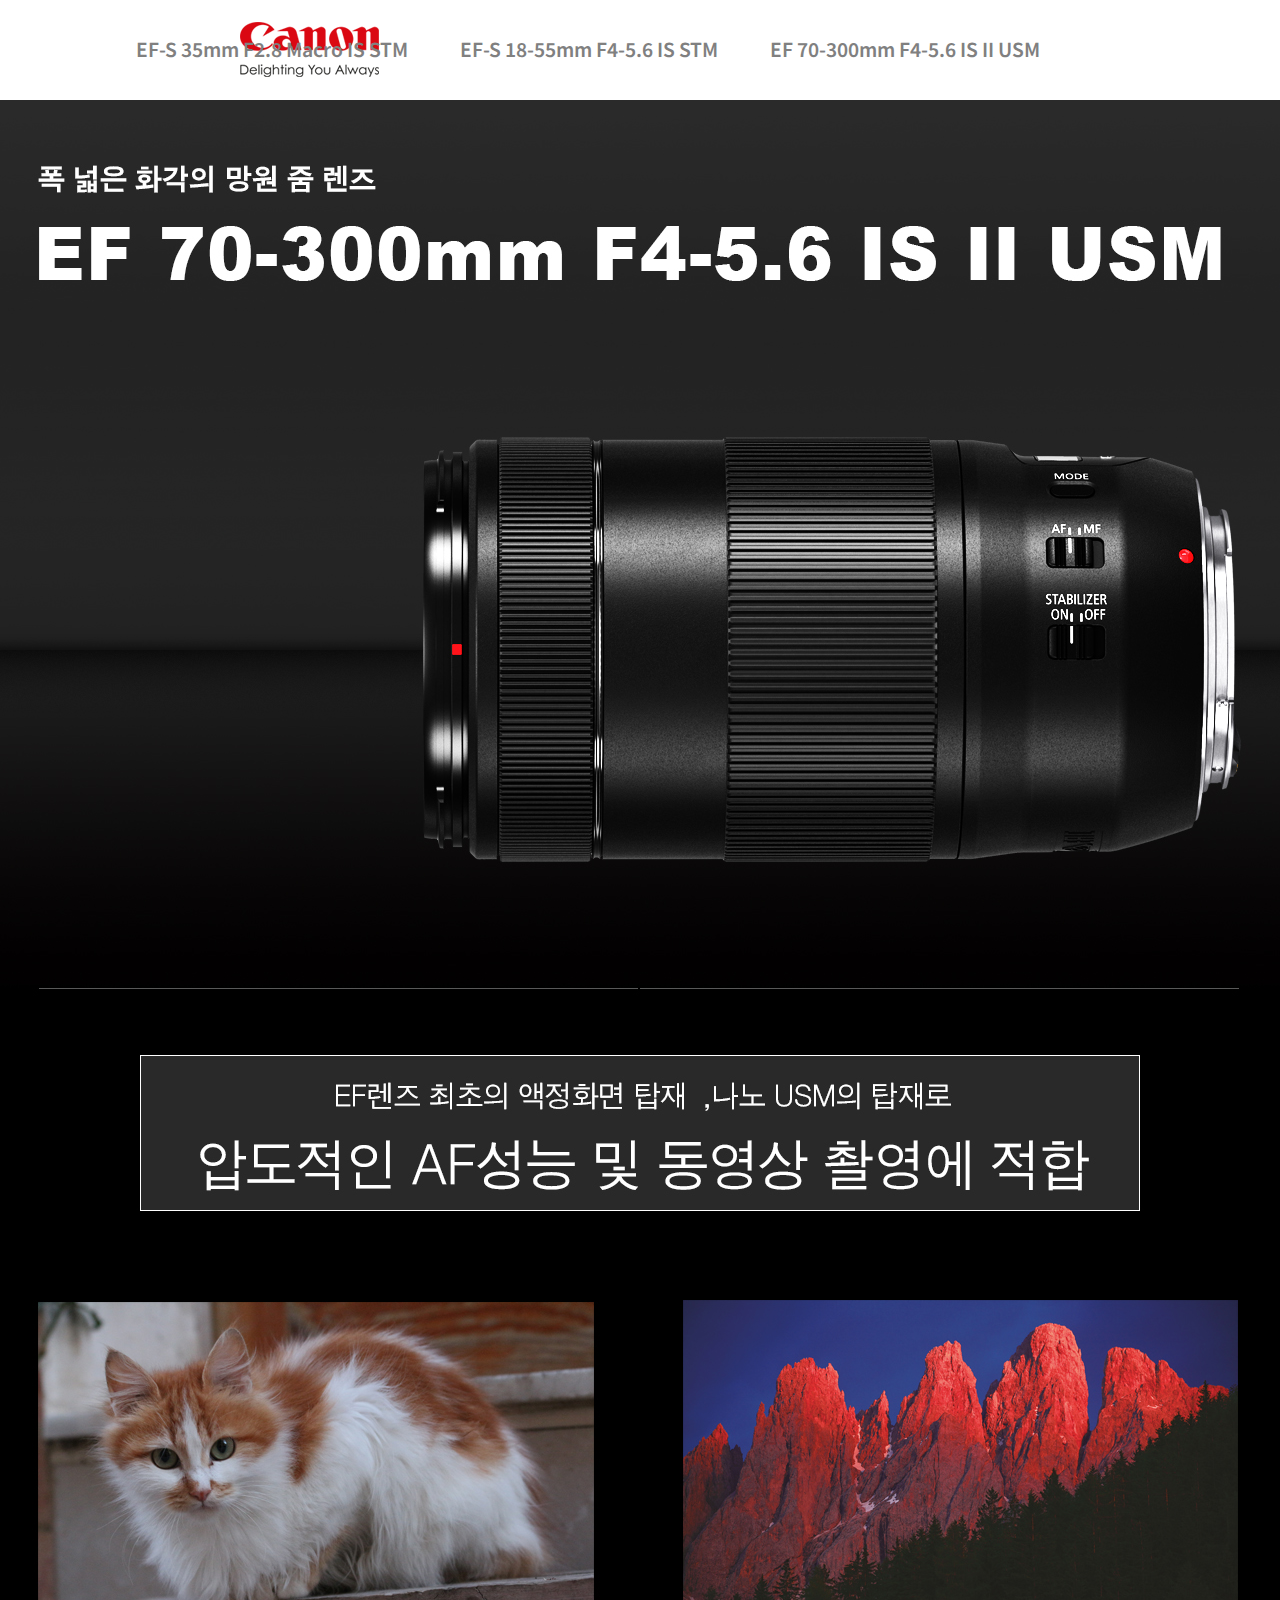
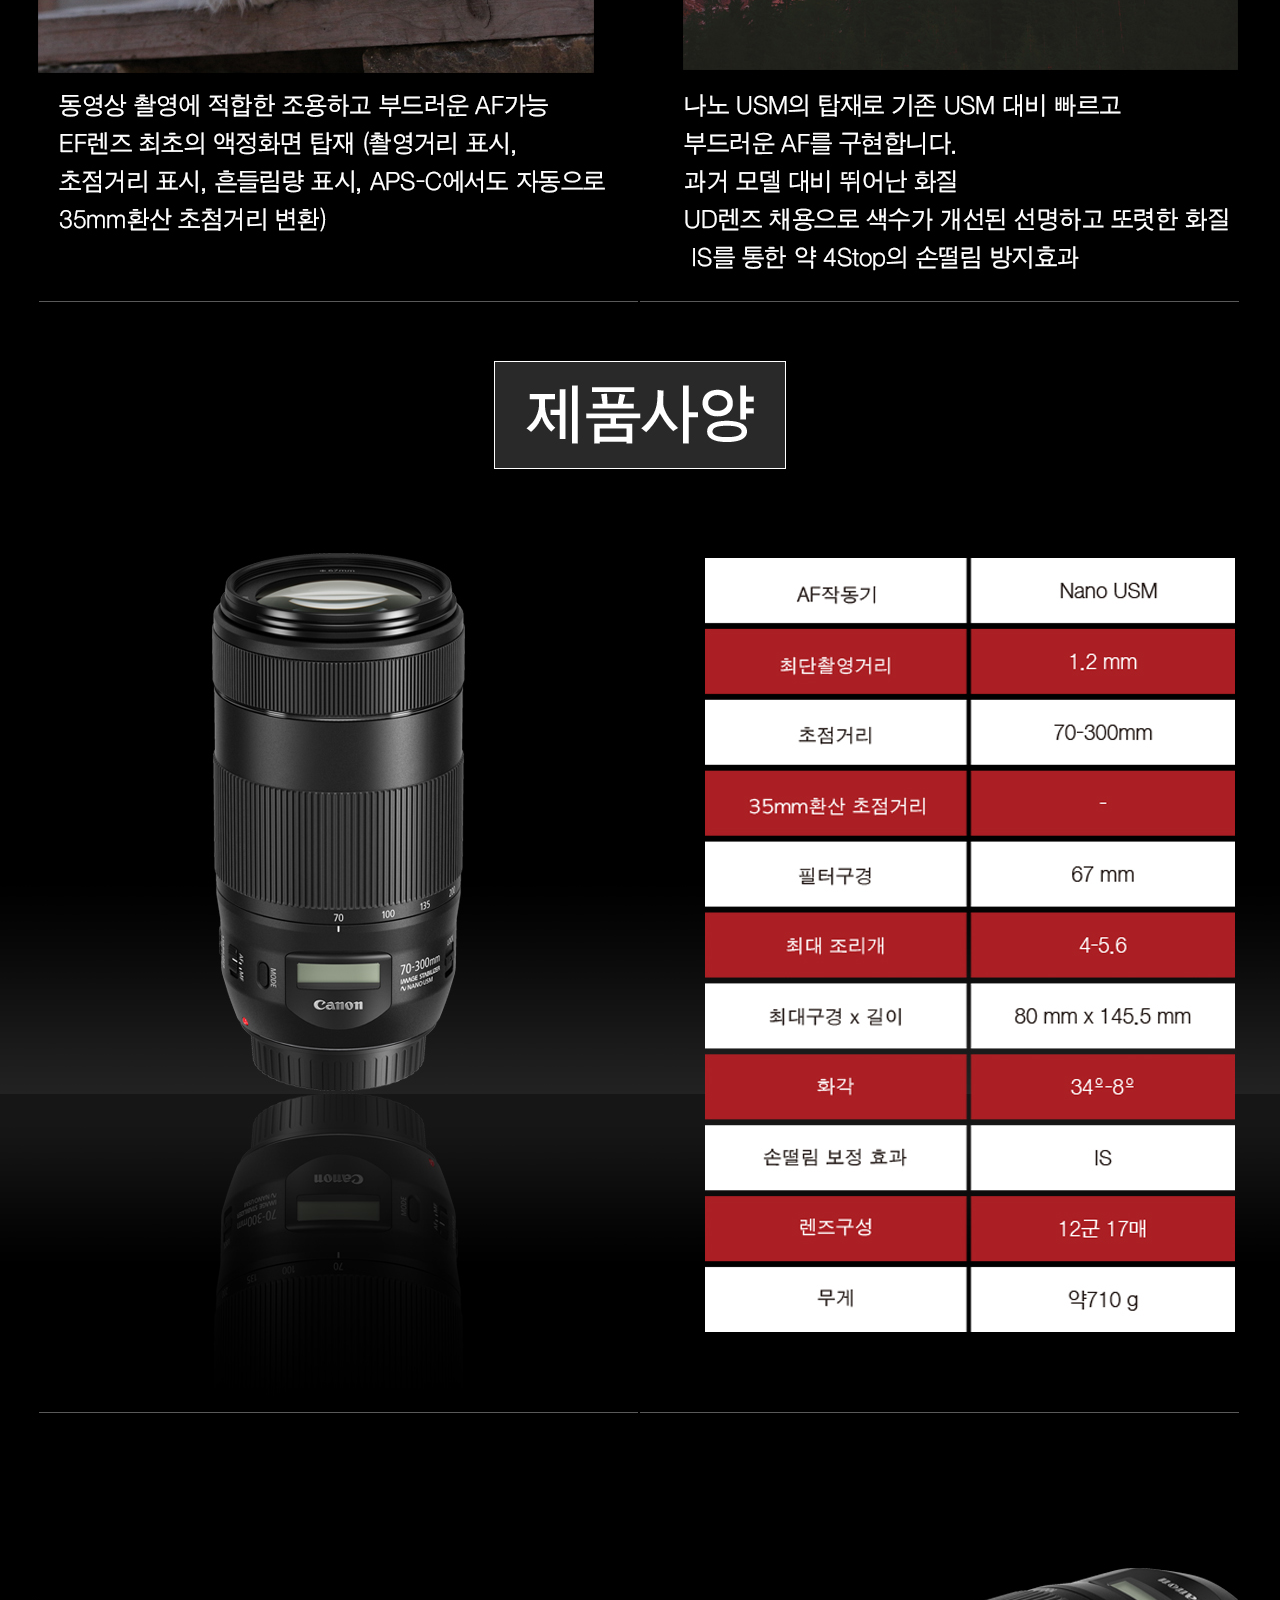
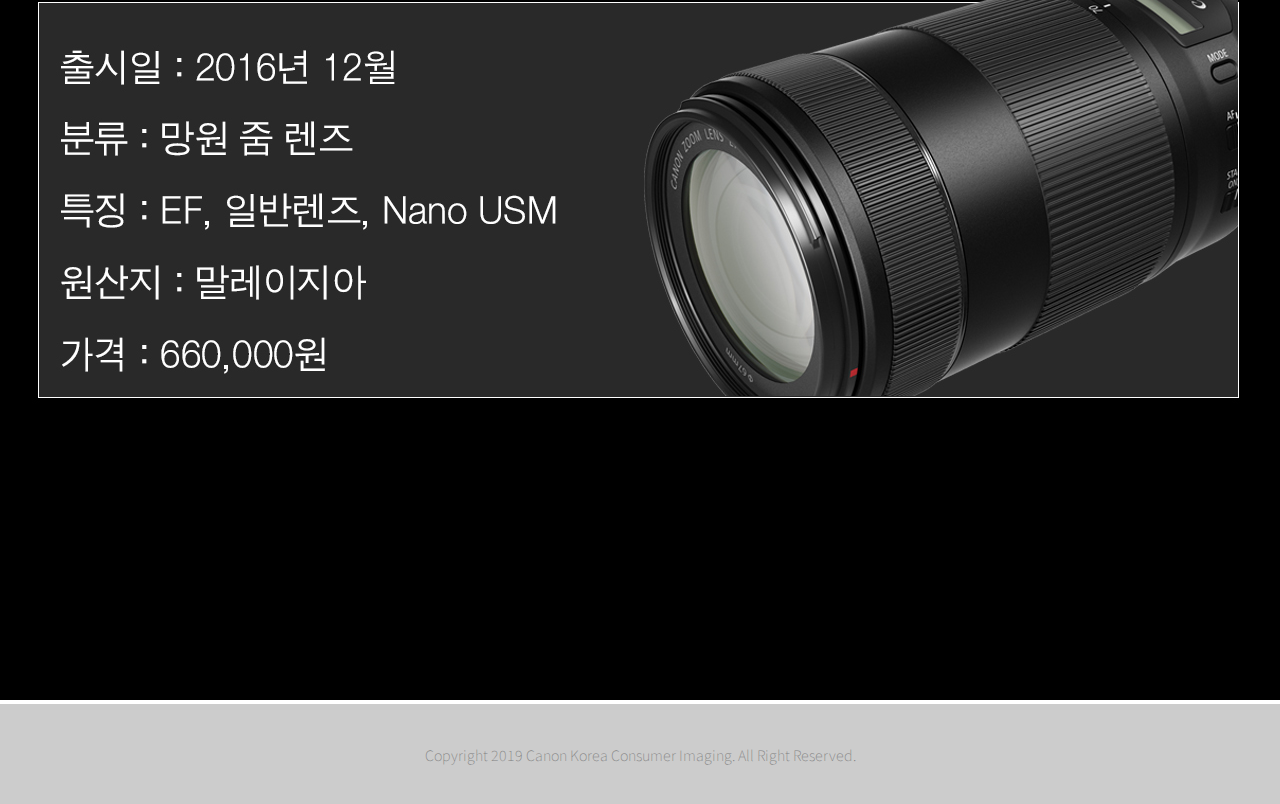
==== p03.html @ 10795712 "Add files via upload" ====
<!DOCTYPE html>
<html lang="kr">
  <head>
    <meta charset="utf-8">
    <link rel="stylesheet" href="css.css">
    <link href="https://fonts.googleapis.com/css?family=Noto+Sans+KR" rel="stylesheet">
    <title></title>

  </head>
  <body>
    <nav class="wrap">
      <div class="logo">
        <a href="index.html"><img src="images/index_02.png"></a>
      </div>
      <div class="nav">
        <a href="p01.html">EF-S 35mm F2.8 Macro IS STM</a>
        <span class="space"></span>
        <a href="p02.html">EF-S 18-55mm F4-5.6 IS STM</a>
        <span class="space" style="color:red"></span>
        <a href="p03.html">EF 70-300mm F4-5.6 IS II USM</a>
      </div>
    </nav>
    <section class="bodywrap">
      <div class="page">
        <img src="images/sp_3.jpg">
      </div>
    </section>
    <footer>
      <div class="footer">
        Copyright 2019 Canon Korea Consumer Imaging. All Right Reserved.
      </div>
  </footer>
  </body>
</html>
---- css.css ----
body, h1{ margin: 0px;}
#scene{
  height: 800px;
  overflow: hidden;
  background-size: cover;
  background-attachment: fixed;
}
.one{background-image: url(images/index_07.png);}
.two{background-image: url(images/index_08.png);}
.three{background-image: url(images/index_09.png);}
#scene h1{
  position: relative;
  left: 50%;
  top: 50%;
  transform: translateX(-50%) translateY(-50%);
  text-align: center;
}
/*--푸터적용--*/
footer{
  height: 100px;
  background-color: rgba(0, 0, 0, 0.2);
}
.footer{
  position: relative;
  left: 50%;
  top: 50%;
  transform: translateX(-50%) translateY(-50%);
  text-align: center;
  font-family: 'Noto Sans KR', sans-serif;
  font-size: 0.9rem;
  font-weight: 100;
  color: gray;
}
/*--네비게이션 처리--*/
.wrap{
  height: 100px;
  width: 100%;
  position: static;
  background-color: white;
  z-index: 10;
  border: 0px solid red;
}
.logo{
  border: 0px solid blue;
  display: inline-block;
  margin-left: 240px;
}
.nav{
  border: 0px solid green;
  position: absolute;
  right: 240px;
  top: 35px;
  display: inline-block;
  font-family: 'Noto Sans KR', sans-serif;
  font-size: 1.2rem;
  font-weight: 600;
  color: gray;
}
.space{
  margin-left: 3rem;
}
a, a:link :visited :active{
  text-decoration: none;
  color: gray;
}
a:hover{
  color: red;
}
/*--서브페이지 구성--*/
.bodywrap{
  top: 100px;
  width: 100%;
  height: 100%;
}
.page{
  position: relative;
  width: 1440px;
  left: 50%;
  transform: translateX(-50%);
}
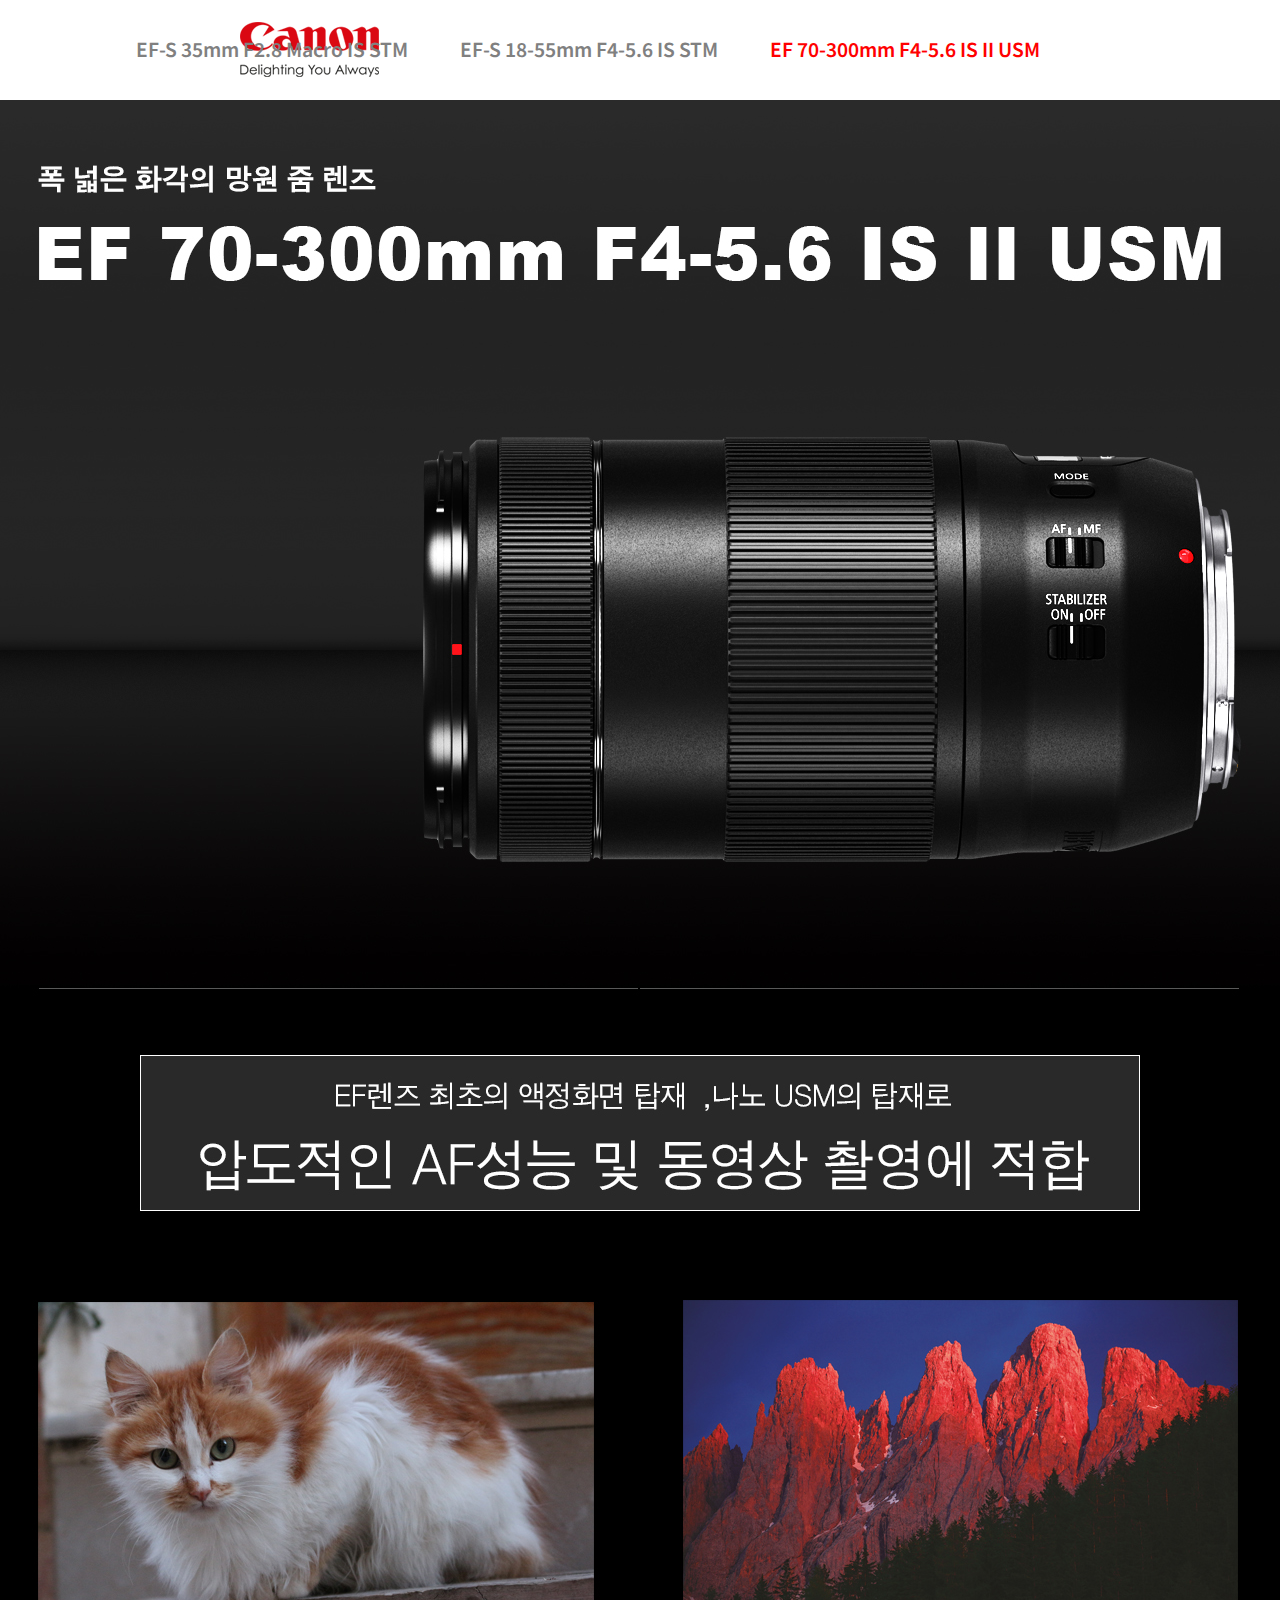
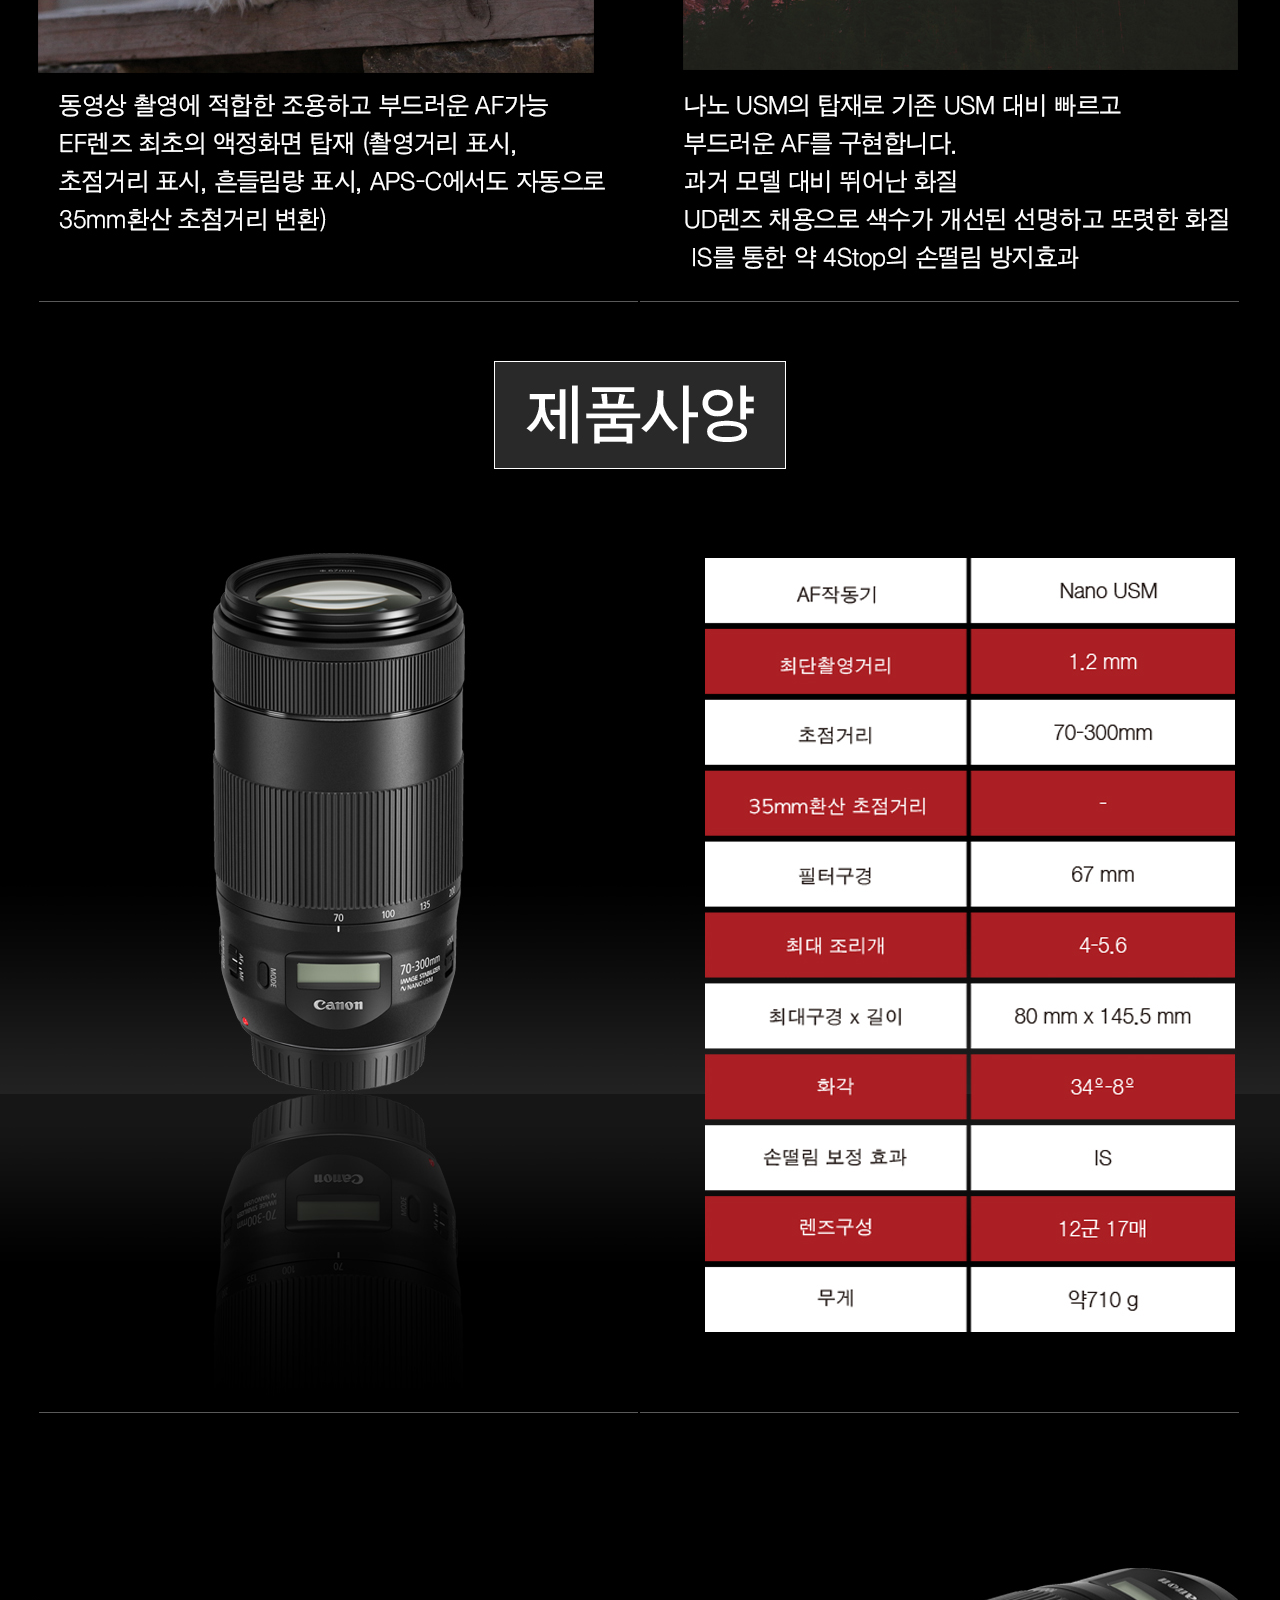
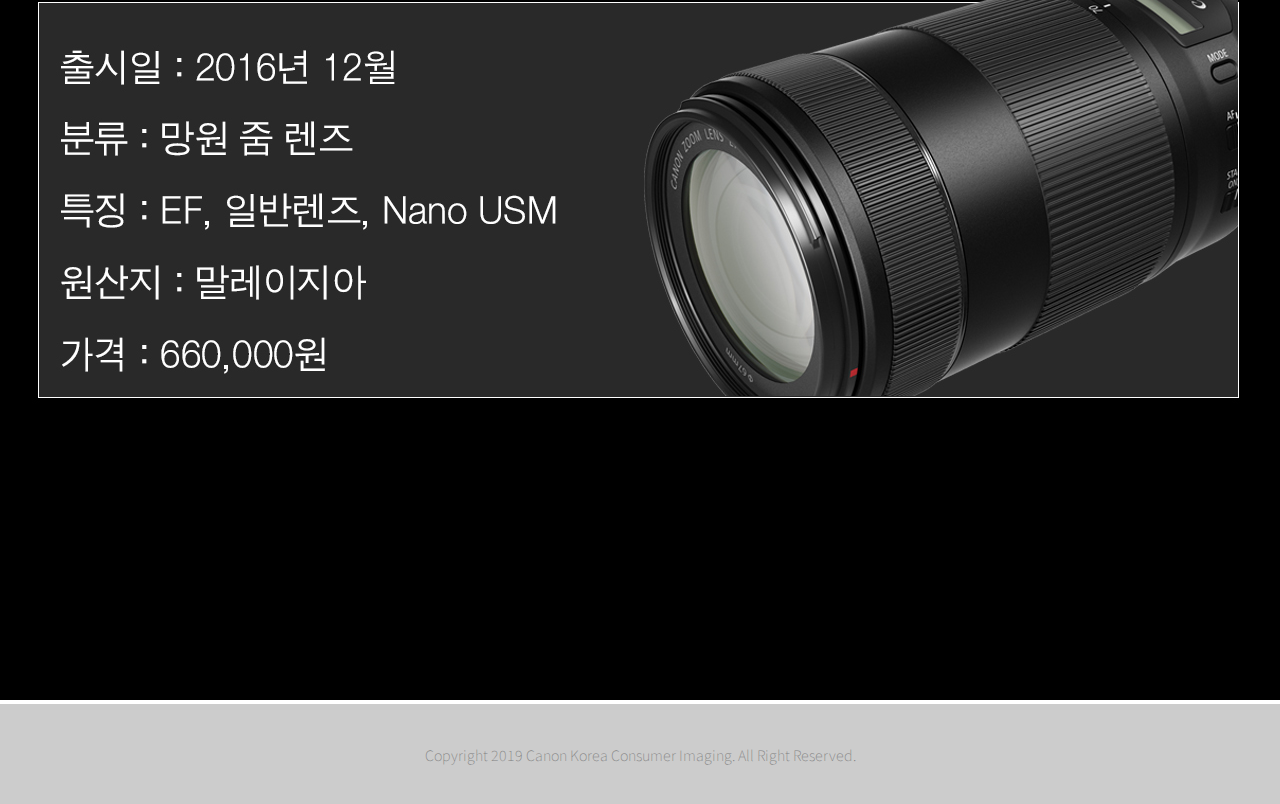
==== commit 91dc1908: "Add files via upload" ====
--- a/p03.html
+++ b/p03.html
@@ -16,8 +16,8 @@
         <a href="p01.html">EF-S 35mm F2.8 Macro IS STM</a>
         <span class="space"></span>
         <a href="p02.html">EF-S 18-55mm F4-5.6 IS STM</a>
-        <span class="space" style="color:red"></span>
-        <a href="p03.html">EF 70-300mm F4-5.6 IS II USM</a>
+        <span class="space"></span>
+        <a href="p03.html" style="color:red">EF 70-300mm F4-5.6 IS II USM</a>
       </div>
     </nav>
     <section class="bodywrap">
